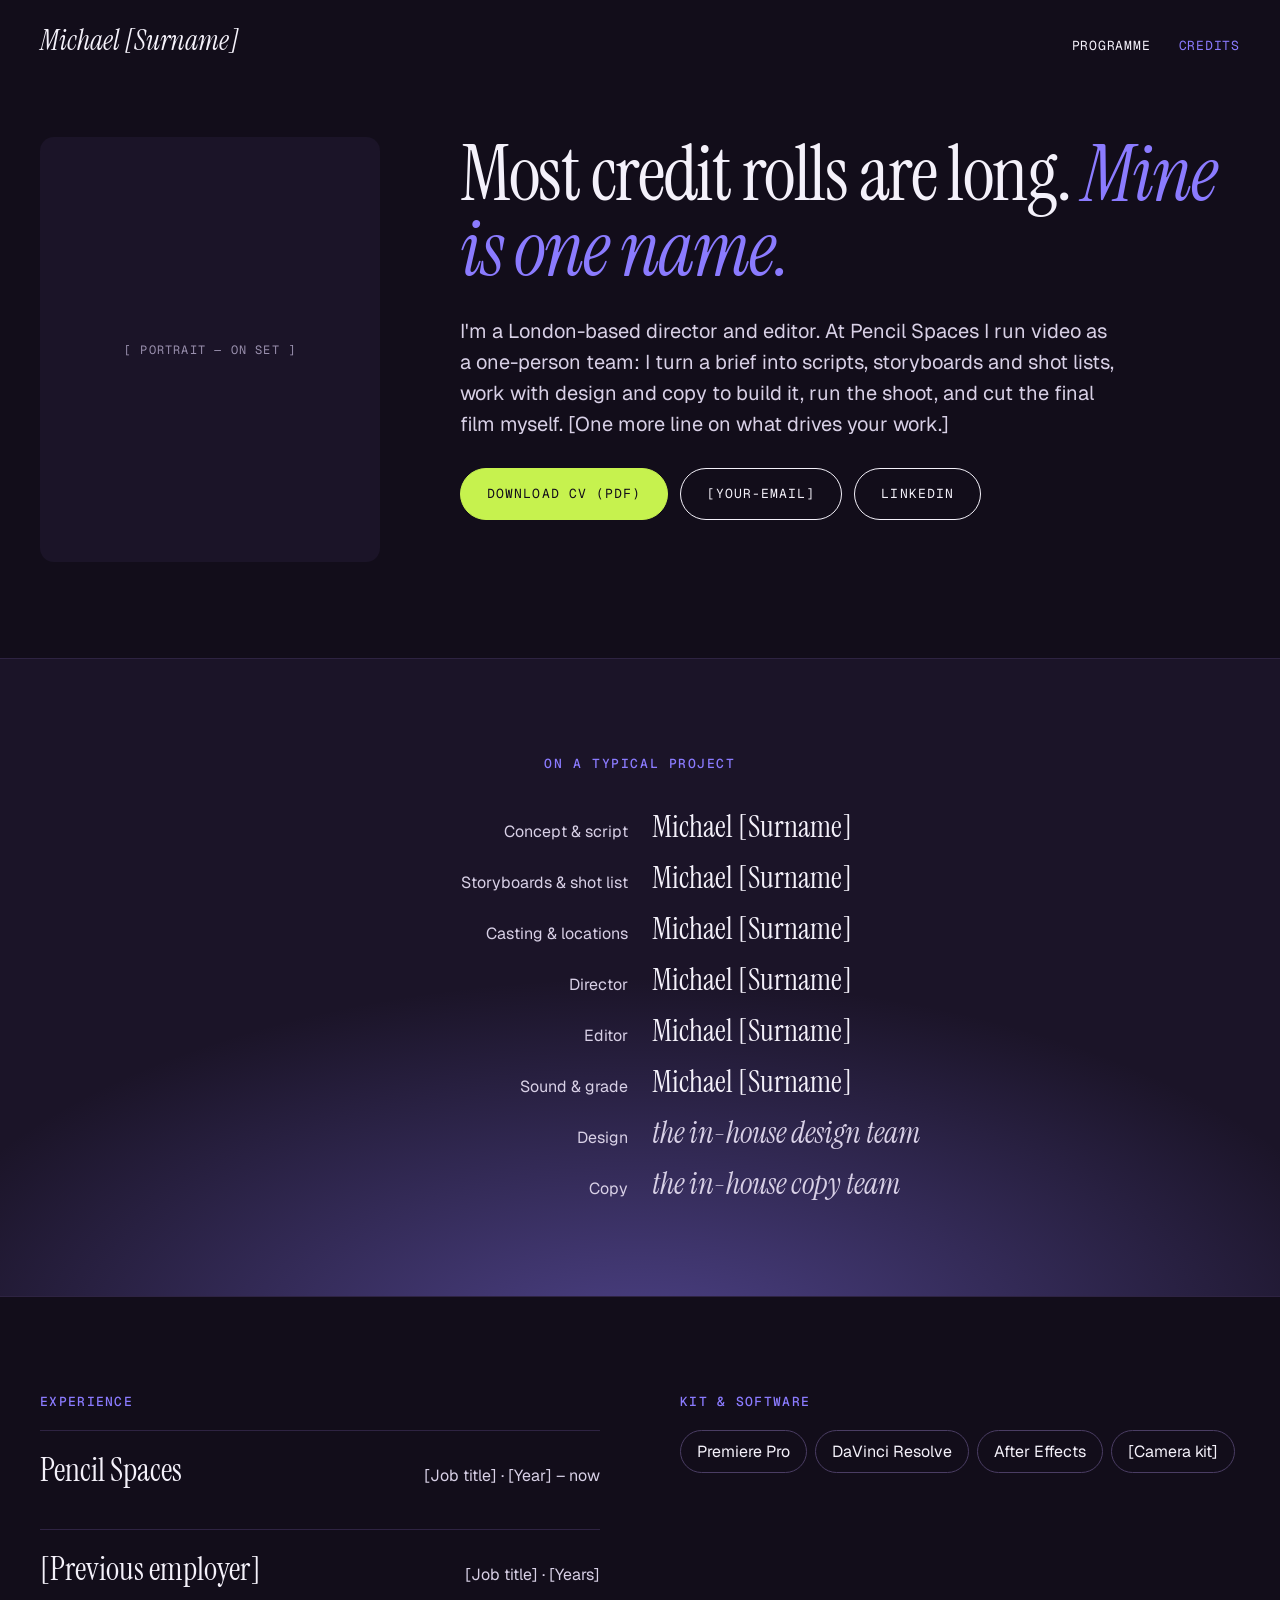
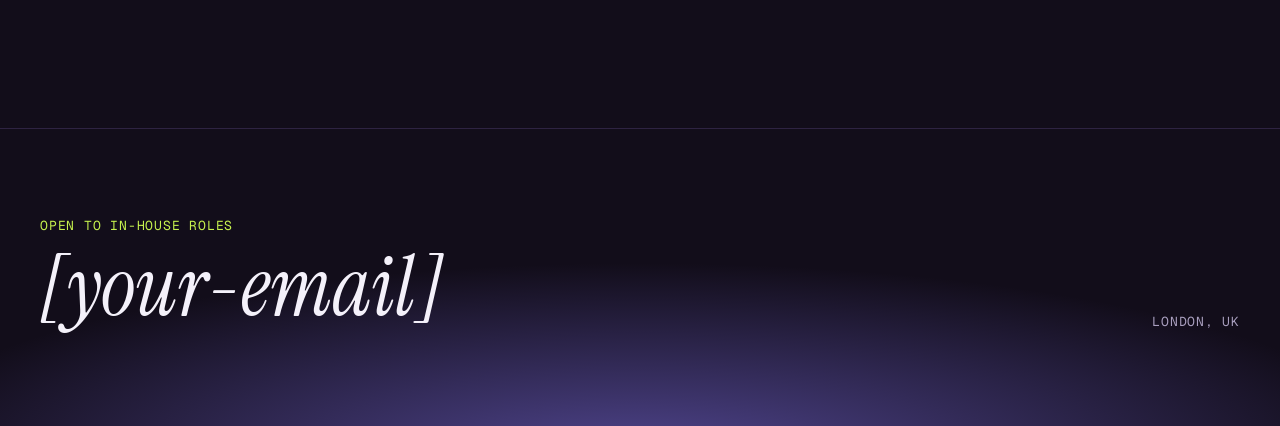
==== about.html @ 5b8f317f "Portfolio site: home, project and about pages Co-Authored-By: Claude Opus 5.5 <noreply@anthropic.com" ====
<!doctype html>
<html lang="en">
<head>
<meta charset="utf-8">
<meta name="viewport" content="width=device-width, initial-scale=1">
<title>Credits — Michael [Surname]</title>
<link rel="preconnect" href="https://fonts.googleapis.com">
<link rel="preconnect" href="https://fonts.gstatic.com" crossorigin>
<link href="https://fonts.googleapis.com/css2?family=Instrument+Serif:ital@0;1&amp;family=Geist:wght@400;500;600&amp;family=Geist+Mono:wght@400;500&amp;display=swap" rel="stylesheet">
<link rel="stylesheet" href="assets/styles.css">
</head>
<body data-page="about">

  <header class="top">
    <a class="brand" href="index.html" data-site="name">Michael [Surname]</a>
    <nav class="nav" aria-label="Main">
      <a href="index.html">Programme</a>
      <a href="about.html" aria-current="page">Credits</a>
    </nav>
  </header>

  <section class="about">
    <div class="portrait" id="portrait"></div>
    <div class="copy">
      <h1>Most credit rolls are long. <em>Mine is one name.</em></h1>
      <p class="bio" id="bio">I'm a London-based director and editor. At Pencil Spaces I run video as a one-person team.</p>
      <div class="actions">
        <a class="btn solid" data-site="cv" href="assets/cv.pdf">Download CV (PDF)</a>
        <a class="btn" data-site="email" href="mailto:[your-email]">[your-email]</a>
        <a class="btn" data-site="linkedin" href="#">LinkedIn</a>
      </div>
    </div>
  </section>

  <section class="roll-band">
    <span class="glow" aria-hidden="true"></span>
    <div class="roll" id="about-roll"></div>
  </section>

  <section class="exp">
    <div id="about-exp"></div>
    <div id="about-tools"></div>
  </section>

  <footer class="footer">
    <span class="glow" aria-hidden="true"></span>
    <div class="footer-in">
      <div style="display:flex;flex-direction:column;gap:12px">
        <span class="mono" style="color:var(--lime)" data-site="availability">Open to in-house roles</span>
        <a class="big" data-site="email" href="mailto:[your-email]">[your-email]</a>
      </div>
      <div class="footer-links">
        <span class="muted" data-site="location">London, UK</span>
      </div>
    </div>
  </footer>

  <script src="assets/content.js"></script>
  <script src="assets/site.js"></script>
  <script>
    // Bio comes from content.js so it only lives in one place.
    document.getElementById("bio").textContent = window.SITE.bio;
  </script>
</body>
</html>
---- assets/styles.css ----
:root {
  --base: #120d1a;
  --base-2: #1b1428;
  --line: #2e2342;
  --text: #f4f1fa;
  --muted: #a99fbf;
  --soft: #d8d0e6;
  --violet: #8b7bff;
  --lime: #c6f24e;
  --serif: "Instrument Serif", Georgia, serif;
  --sans: "Geist", system-ui, sans-serif;
  --mono: "Geist Mono", ui-monospace, monospace;
}

* { box-sizing: border-box; }
html { -webkit-text-size-adjust: 100%; }
body { margin: 0; background: var(--base); color: var(--text); font-family: var(--sans); min-height: 100vh; }
a { color: var(--text); }
a:hover { color: var(--lime); }
img { max-width: 100%; display: block; }
:focus-visible { outline: 2px solid var(--lime); outline-offset: 3px; }

.wrap { max-width: 1440px; margin: 0 auto; padding: 0 40px; }
.mono { font-family: var(--mono); font-size: 13px; letter-spacing: 0.06em; text-transform: uppercase; }
.serif { font-family: var(--serif); font-weight: 400; }
.muted { color: var(--muted); }
.violet { color: var(--violet); }
.lime { color: var(--lime); }

/* header */
.top { display: flex; flex-wrap: wrap; gap: 12px 32px; align-items: baseline; justify-content: space-between; padding: 22px 40px; max-width: 1440px; margin: 0 auto; }
.brand { font-family: var(--serif); font-style: italic; font-size: 28px; text-decoration: none; }
.nav { display: flex; flex-wrap: wrap; gap: 8px 28px; align-items: center; font-family: var(--mono); font-size: 13px; letter-spacing: 0.06em; text-transform: uppercase; }
.nav a { text-decoration: none; }
.nav a[aria-current="page"] { color: var(--violet); }
.pill { display: inline-flex; align-items: center; min-height: 44px; padding: 0 18px; border-radius: 999px; background: var(--lime); color: var(--base); text-decoration: none; font-weight: 500; }
.pill:hover { color: var(--base); filter: brightness(1.08); }
.btn { display: inline-flex; align-items: center; justify-content: center; gap: 10px; min-height: 52px; padding: 0 26px; border-radius: 999px; border: 1px solid var(--text); background: transparent; color: var(--text); text-decoration: none; font-family: var(--mono); font-size: 13px; letter-spacing: 0.08em; text-transform: uppercase; cursor: pointer; }
.btn.solid { background: var(--lime); border-color: var(--lime); color: var(--base); }
.btn:hover { color: var(--text); border-color: var(--lime); }
.btn.solid:hover { color: var(--base); }

/* screen (the film frame, with the violet glow) */
.screen { position: relative; overflow: hidden; width: 100%; aspect-ratio: 16 / 9; max-height: 740px; min-height: 260px; border-radius: 14px; background: #1b1428; }
.screen iframe, .screen video { position: absolute; inset: 0; width: 100%; height: 100%; border: 0; }
.glow { position: absolute; left: -10%; right: -10%; bottom: -62%; height: 118%; border-radius: 50%; background: radial-gradient(closest-side, var(--violet), transparent); opacity: 0.6; pointer-events: none; }
.ph { position: absolute; inset: 0; display: flex; align-items: center; justify-content: center; padding: 24px; text-align: center; font-family: var(--mono); font-size: 12px; letter-spacing: 0.1em; text-transform: uppercase; color: #9a90ae; }
.ph-box { display: flex; align-items: center; justify-content: center; padding: 16px; text-align: center; border-radius: 10px; background: var(--base-2); border: 1px solid var(--line); font-family: var(--mono); font-size: 11px; letter-spacing: 0.1em; text-transform: uppercase; color: #9a90ae; }

/* home */
.stage-wrap { padding: 0 40px; max-width: 1440px; margin: 0 auto; }
.stage-top { position: absolute; top: 28px; left: 32px; right: 32px; display: flex; justify-content: space-between; gap: 16px; font-family: var(--mono); font-size: 12px; letter-spacing: 0.08em; text-transform: uppercase; color: var(--soft); z-index: 2; }
.stage-caption { position: absolute; left: 0; right: 0; bottom: 0; padding: 96px 40px 40px; display: flex; flex-wrap: wrap; gap: 20px 40px; align-items: flex-end; justify-content: space-between; background: linear-gradient(to top, rgba(18,13,26,.88), rgba(18,13,26,0)); z-index: 2; pointer-events: none; }
.stage-caption > * { pointer-events: auto; }
.stage-title { font-family: var(--serif); font-style: italic; font-weight: 400; font-size: clamp(56px, 9vw, 136px); line-height: .92; letter-spacing: -.02em; margin: 6px 0 0; }
.dot { width: 8px; height: 8px; border-radius: 50%; background: var(--lime); display: inline-block; }
.chapters { display: grid; grid-template-columns: repeat(auto-fit, minmax(min(150px, 100%), 1fr)); gap: 0 6px; padding-top: 10px; }
.chapter { display: flex; flex-direction: column; gap: 6px; text-align: left; padding: 14px 4px; min-height: 72px; background: transparent; border: 0; border-top: 4px solid var(--line); color: var(--muted); cursor: pointer; font-family: var(--mono); font-size: 12px; letter-spacing: .06em; }
.chapter[aria-pressed="true"] { border-top-color: var(--lime); color: var(--lime); }
.chapter span.t { font-family: var(--sans); font-size: 15px; letter-spacing: 0; text-transform: none; color: var(--text); }

.intro { padding: 120px 0 40px; }
.intro h1 { margin: 0; max-width: 1180px; font-family: var(--serif); font-weight: 400; font-size: clamp(36px, 5vw, 72px); line-height: 1.05; letter-spacing: -.015em; text-wrap: pretty; }
.intro em { color: var(--violet); }
.intro em.l { color: var(--lime); }

.programme { padding: 80px 0 120px; display: flex; flex-direction: column; gap: 8px; }
.prog-head { display: flex; flex-wrap: wrap; gap: 16px 32px; align-items: flex-end; justify-content: space-between; padding-bottom: 20px; border-bottom: 2px solid var(--violet); }
.prog-head h2 { margin: 0; font-family: var(--mono); font-weight: 500; font-size: 13px; letter-spacing: .1em; text-transform: uppercase; color: var(--violet); }
.filters { display: flex; flex-wrap: wrap; gap: 8px; }
.filter { min-height: 44px; padding: 0 18px; border-radius: 999px; cursor: pointer; font-family: var(--mono); font-size: 13px; letter-spacing: .06em; text-transform: uppercase; background: transparent; color: var(--text); border: 1px solid #4a3d63; }
.filter[aria-pressed="true"] { background: var(--violet); border-color: var(--violet); color: var(--base); }
.row { display: flex; flex-wrap: wrap; gap: 8px 32px; align-items: baseline; padding: 22px 0; border-bottom: 1px solid #2e2342; text-decoration: none; color: var(--text); }
.row:hover .row-title { color: var(--lime); }
.row .n { flex: 0 0 44px; font-family: var(--mono); font-size: 13px; color: var(--violet); }
.row .row-title { flex: 999 1 320px; min-width: 0; font-family: var(--serif); font-size: clamp(32px, 4vw, 56px); line-height: 1; }
.row .meta { flex: 1 1 220px; font-size: 16px; color: var(--muted); }
.row .roles { flex: 1 1 200px; font-family: var(--mono); font-size: 12px; letter-spacing: .06em; text-transform: uppercase; }

.footer { position: relative; overflow: hidden; border-top: 1px solid var(--line); }
.footer .glow { bottom: -75%; height: 130%; opacity: .5; }
.footer-in { position: relative; padding: 88px 40px 96px; display: flex; flex-wrap: wrap; gap: 32px 64px; align-items: flex-end; justify-content: space-between; max-width: 1440px; margin: 0 auto; }
.footer .big { font-family: var(--serif); font-style: italic; font-size: clamp(40px, 6.5vw, 96px); line-height: 1; text-decoration: none; overflow-wrap: anywhere; }
.footer-links { display: flex; flex-wrap: wrap; gap: 12px 28px; font-family: var(--mono); font-size: 13px; letter-spacing: .06em; text-transform: uppercase; }
.footer-links a { text-decoration: none; }

/* project */
.title-card { padding: 72px 40px 56px; display: flex; flex-direction: column; align-items: center; gap: 20px; text-align: center; max-width: 1440px; margin: 0 auto; }
.title-card h1 { margin: 0; font-family: var(--serif); font-style: italic; font-weight: 400; font-size: clamp(88px, 17vw, 264px); line-height: .86; letter-spacing: -.03em; }
.title-card p { margin: 0; max-width: 640px; font-size: 20px; line-height: 1.5; color: var(--soft); }
.commentary { padding: 120px 40px 40px; max-width: 1440px; margin: 0 auto; display: flex; flex-direction: column; gap: 56px; }
.commentary-head { display: flex; flex-wrap: wrap; gap: 24px 64px; align-items: flex-end; justify-content: space-between; padding-bottom: 28px; border-bottom: 2px solid var(--violet); }
.commentary-head h2 { margin: 0; font-family: var(--serif); font-weight: 400; font-size: clamp(40px, 5vw, 68px); line-height: 1; letter-spacing: -.015em; }
.commentary-head h2 em { color: var(--violet); }
.commentary-head p { margin: 12px 0 0; font-size: 18px; line-height: 1.5; color: var(--soft); max-width: 720px; }
.track { display: flex; padding: 4px; border-radius: 999px; border: 1px solid #4a3d63; background: var(--base-2); }
.track button { min-height: 48px; padding: 0 24px; border: 0; border-radius: 999px; cursor: pointer; background: transparent; color: var(--text); font-family: var(--mono); font-size: 13px; font-weight: 500; letter-spacing: .08em; text-transform: uppercase; }
.track button[aria-pressed="true"] { background: var(--lime); color: var(--base); }
.chap { display: flex; flex-wrap: wrap; gap: 28px 64px; padding-bottom: 56px; border-bottom: 1px solid var(--line); }
.chap-side { flex: 0 0 200px; display: flex; flex-direction: column; gap: 8px; }
.chap-side .tc { font-family: var(--mono); font-size: 13px; color: var(--violet); }
.chap-side h3 { margin: 0; font-family: var(--serif); font-weight: 400; font-size: 44px; line-height: 1; }
.chap-main { flex: 999 1 560px; min-width: 0; display: flex; flex-direction: column; gap: 24px; }
.frames { display: grid; grid-template-columns: repeat(auto-fit, minmax(min(220px, 100%), 1fr)); gap: 12px; }
.frames .ph-box { aspect-ratio: 4 / 3; }
.note { display: flex; flex-wrap: wrap; gap: 8px 20px; align-items: baseline; max-width: 860px; }
.speaker { font-family: var(--mono); font-size: 12px; font-weight: 500; letter-spacing: .1em; text-transform: uppercase; color: var(--base); background: var(--lime); padding: 4px 10px; border-radius: 999px; }
.note p { flex: 999 1 420px; margin: 0; font-size: 22px; line-height: 1.45; color: var(--lime); text-wrap: pretty; }
.credits { padding: 72px 40px 120px; max-width: 1440px; margin: 0 auto; display: flex; flex-direction: column; align-items: center; gap: 28px; text-align: center; }
.credits dl { margin: 0; display: flex; flex-direction: column; gap: 22px; }
.credits dt { font-size: 14px; color: var(--muted); }
.credits dd { margin: 4px 0 0; font-family: var(--serif); font-size: 32px; }
.next { display: block; position: relative; overflow: hidden; text-decoration: none; border-top: 1px solid var(--line); background: var(--base-2); }
.next .glow { bottom: -90%; height: 150%; opacity: .5; }
.next-in { position: relative; max-width: 1440px; margin: 0 auto; padding: 64px 40px; display: flex; flex-wrap: wrap; gap: 12px 40px; align-items: baseline; justify-content: space-between; }
.next-in .mono { color: var(--lime); }
.next-in .big { font-family: var(--serif); font-style: italic; font-size: clamp(40px, 6vw, 88px); line-height: 1; }

/* about */
.about { display: flex; flex-wrap: wrap; gap: 48px 80px; align-items: flex-start; padding: 56px 40px 96px; max-width: 1440px; margin: 0 auto; }
.about .portrait { position: relative; overflow: hidden; flex: 1 1 340px; max-width: 460px; aspect-ratio: 4 / 5; border-radius: 14px; background: var(--base-2); display: flex; align-items: center; justify-content: center; }
.about .portrait img { position: absolute; inset: 0; width: 100%; height: 100%; object-fit: cover; }
.about .copy { flex: 999 1 520px; min-width: 0; display: flex; flex-direction: column; gap: 28px; }
.about h1 { margin: 0; font-family: var(--serif); font-weight: 400; font-size: clamp(44px, 6vw, 92px); line-height: .98; letter-spacing: -.02em; text-wrap: pretty; }
.about h1 em { color: var(--violet); }
.about .bio { margin: 0; max-width: 660px; font-size: 20px; line-height: 1.55; color: var(--soft); }
.about .actions { display: flex; flex-wrap: wrap; gap: 12px; }
.exp { padding: 96px 40px 120px; max-width: 1440px; margin: 0 auto; display: flex; flex-wrap: wrap; gap: 40px 80px; }
.exp > div { flex: 1 1 420px; display: flex; flex-direction: column; gap: 20px; }
.exp h2 { margin: 0; font-family: var(--mono); font-weight: 500; font-size: 13px; letter-spacing: .1em; text-transform: uppercase; color: var(--violet); }
.exp .job { display: flex; flex-wrap: wrap; gap: 4px 24px; align-items: baseline; justify-content: space-between; padding: 18px 0; border-top: 1px solid var(--line); }
.exp .job .o { font-family: var(--serif); font-size: 32px; }
.exp .job .y { font-size: 16px; color: var(--soft); }
.tools { display: flex; flex-wrap: wrap; gap: 8px; }
.tools span { padding: 10px 16px; border-radius: 999px; border: 1px solid #4a3d63; font-size: 16px; }
.roll-band { position: relative; overflow: hidden; border-top: 1px solid var(--line); border-bottom: 1px solid var(--line); background: var(--base-2); }
.roll-band .glow { bottom: -70%; height: 120%; opacity: .45; }
.roll { position: relative; max-width: 900px; margin: 0 auto; padding: 96px 40px; display: flex; flex-direction: column; gap: 18px; }
.roll h2 { margin: 0 0 20px; text-align: center; font-family: var(--mono); font-weight: 500; font-size: 13px; letter-spacing: .12em; text-transform: uppercase; color: var(--violet); }
.roll-row { display: grid; grid-template-columns: minmax(0, 1fr) minmax(0, 1fr); gap: 24px; align-items: baseline; }
.roll-row .j { text-align: right; font-size: 16px; color: var(--soft); }
.roll-row .n { font-family: var(--serif); font-size: 30px; line-height: 1.1; }
.roll-row .n.other { font-style: italic; color: var(--soft); }

.empty { padding: 160px 40px; text-align: center; }

/* small screens */
@media (max-width: 720px) {
  .wrap, .top, .stage-wrap, .intro, .title-card, .commentary, .credits, .about, .exp, .footer-in, .next-in { padding-left: 16px; padding-right: 16px; }
  .top { padding-top: 16px; padding-bottom: 16px; }
  .stage-caption { padding: 72px 16px 20px; }
  .stage-top { left: 16px; right: 16px; top: 16px; }
  .intro { padding-top: 64px; }
  .commentary { padding-top: 72px; }
  .roll { padding: 64px 16px; }
  .roll-row { grid-template-columns: 1fr; gap: 4px; }
  .roll-row .j { text-align: left; }
  .chap-side { flex-basis: 100%; }
  .row .n { display: none; }
  .btn { width: 100%; }
}
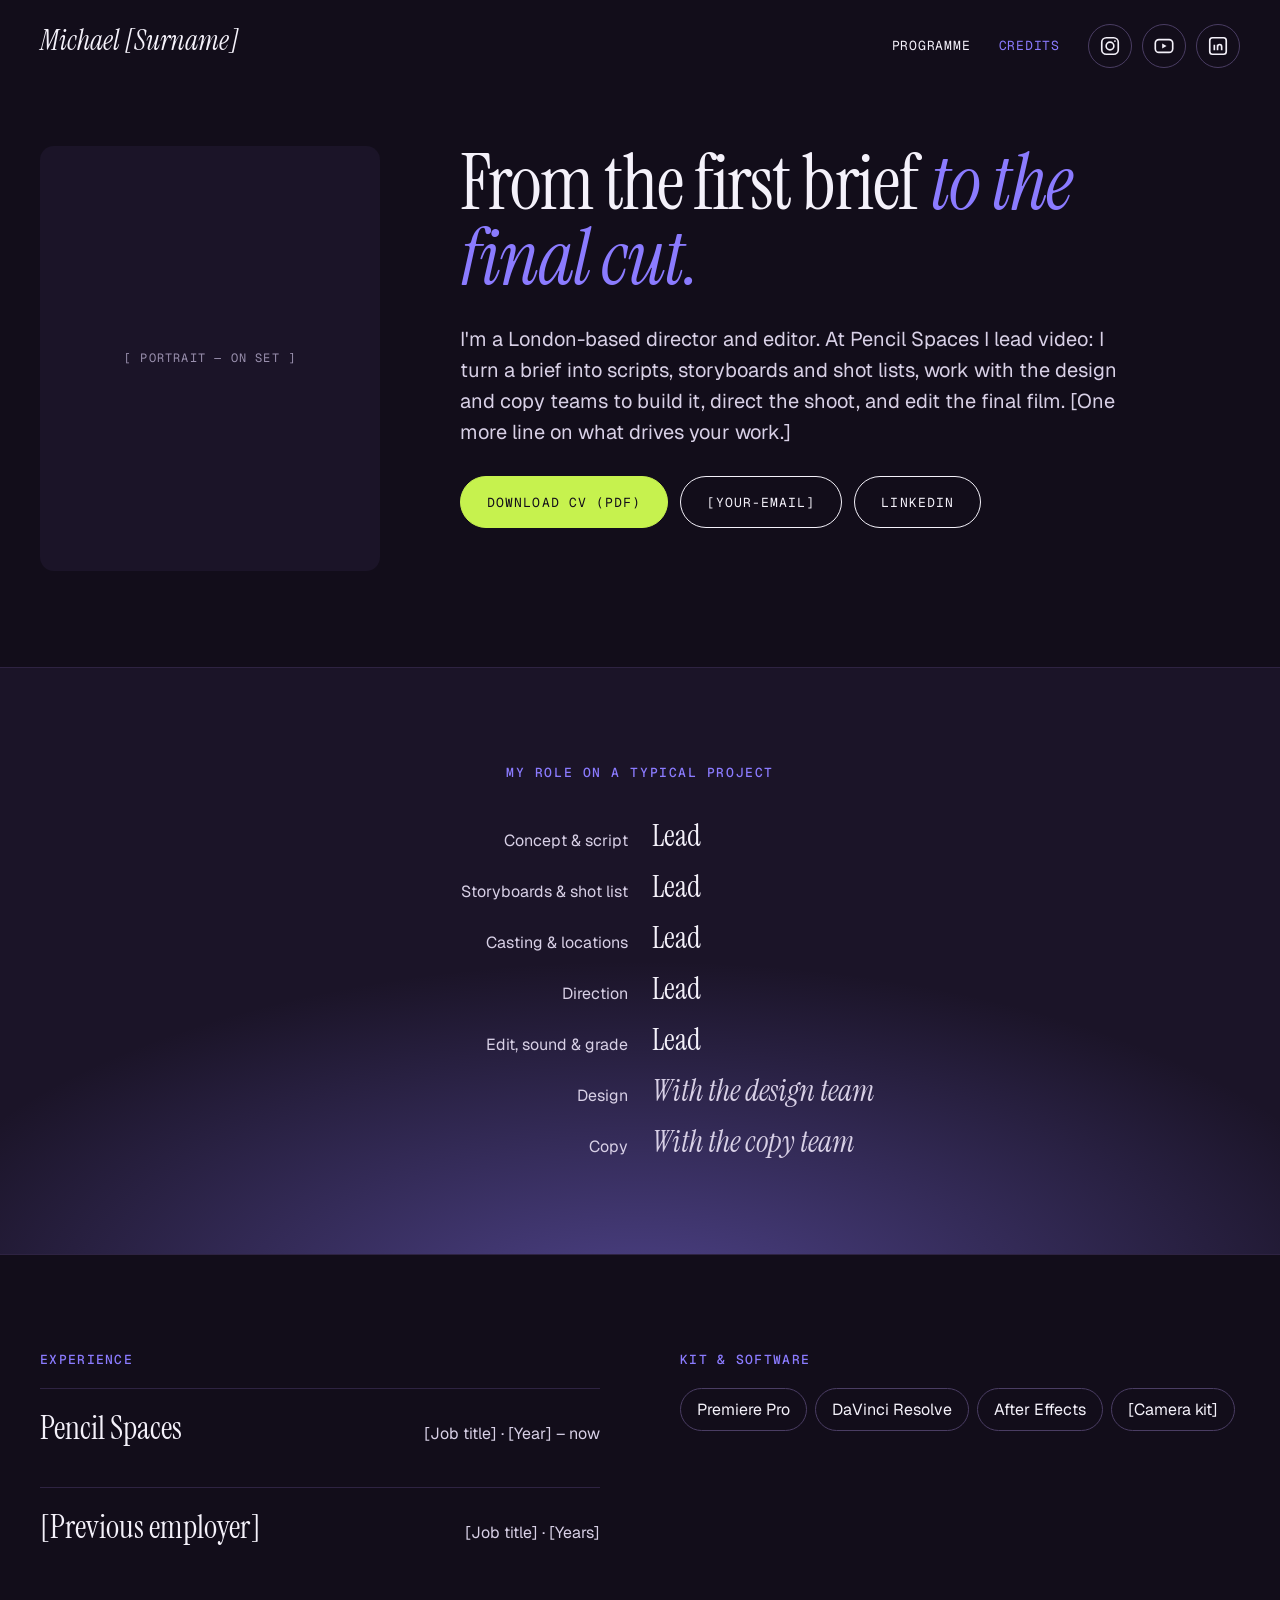
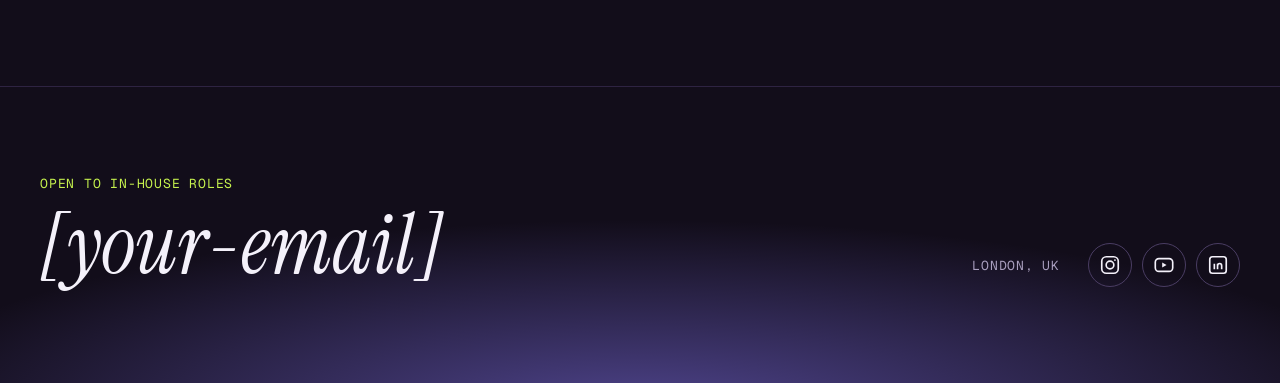
==== commit db3c3673: "Staging: social icons in header and footer, remove one-person wording Co-Authored-By: Claude Opus 5." ====
--- a/about.html
+++ b/about.html
@@ -16,14 +16,15 @@
     <nav class="nav" aria-label="Main">
       <a href="index.html">Programme</a>
       <a href="about.html" aria-current="page">Credits</a>
+      <div class="socials" data-socials></div>
     </nav>
   </header>
 
   <section class="about">
     <div class="portrait" id="portrait"></div>
     <div class="copy">
-      <h1>Most credit rolls are long. <em>Mine is one name.</em></h1>
-      <p class="bio" id="bio">I'm a London-based director and editor. At Pencil Spaces I run video as a one-person team.</p>
+      <h1>From the first brief <em>to the final cut.</em></h1>
+      <p class="bio" id="bio">I'm a London-based director and editor.</p>
       <div class="actions">
         <a class="btn solid" data-site="cv" href="assets/cv.pdf">Download CV (PDF)</a>
         <a class="btn" data-site="email" href="mailto:[your-email]">[your-email]</a>
@@ -49,8 +50,9 @@
         <span class="mono" style="color:var(--lime)" data-site="availability">Open to in-house roles</span>
         <a class="big" data-site="email" href="mailto:[your-email]">[your-email]</a>
       </div>
-      <div class="footer-links">
+      <div class="footer-links" style="align-items:center">
         <span class="muted" data-site="location">London, UK</span>
+        <div class="socials" data-socials></div>
       </div>
     </div>
   </footer>
--- a/assets/styles.css
+++ b/assets/styles.css
@@ -83,6 +83,9 @@
 .footer .big { font-family: var(--serif); font-style: italic; font-size: clamp(40px, 6.5vw, 96px); line-height: 1; text-decoration: none; overflow-wrap: anywhere; }
 .footer-links { display: flex; flex-wrap: wrap; gap: 12px 28px; font-family: var(--mono); font-size: 13px; letter-spacing: .06em; text-transform: uppercase; }
 .footer-links a { text-decoration: none; }
+.socials { display: flex; gap: 10px; align-items: center; }
+.social { display: inline-flex; align-items: center; justify-content: center; width: 44px; height: 44px; border-radius: 999px; border: 1px solid #4a3d63; color: var(--text); text-decoration: none; }
+.social:hover { color: var(--base); background: var(--lime); border-color: var(--lime); }
 
 /* project */
 .title-card { padding: 72px 40px 56px; display: flex; flex-direction: column; align-items: center; gap: 20px; text-align: center; max-width: 1440px; margin: 0 auto; }
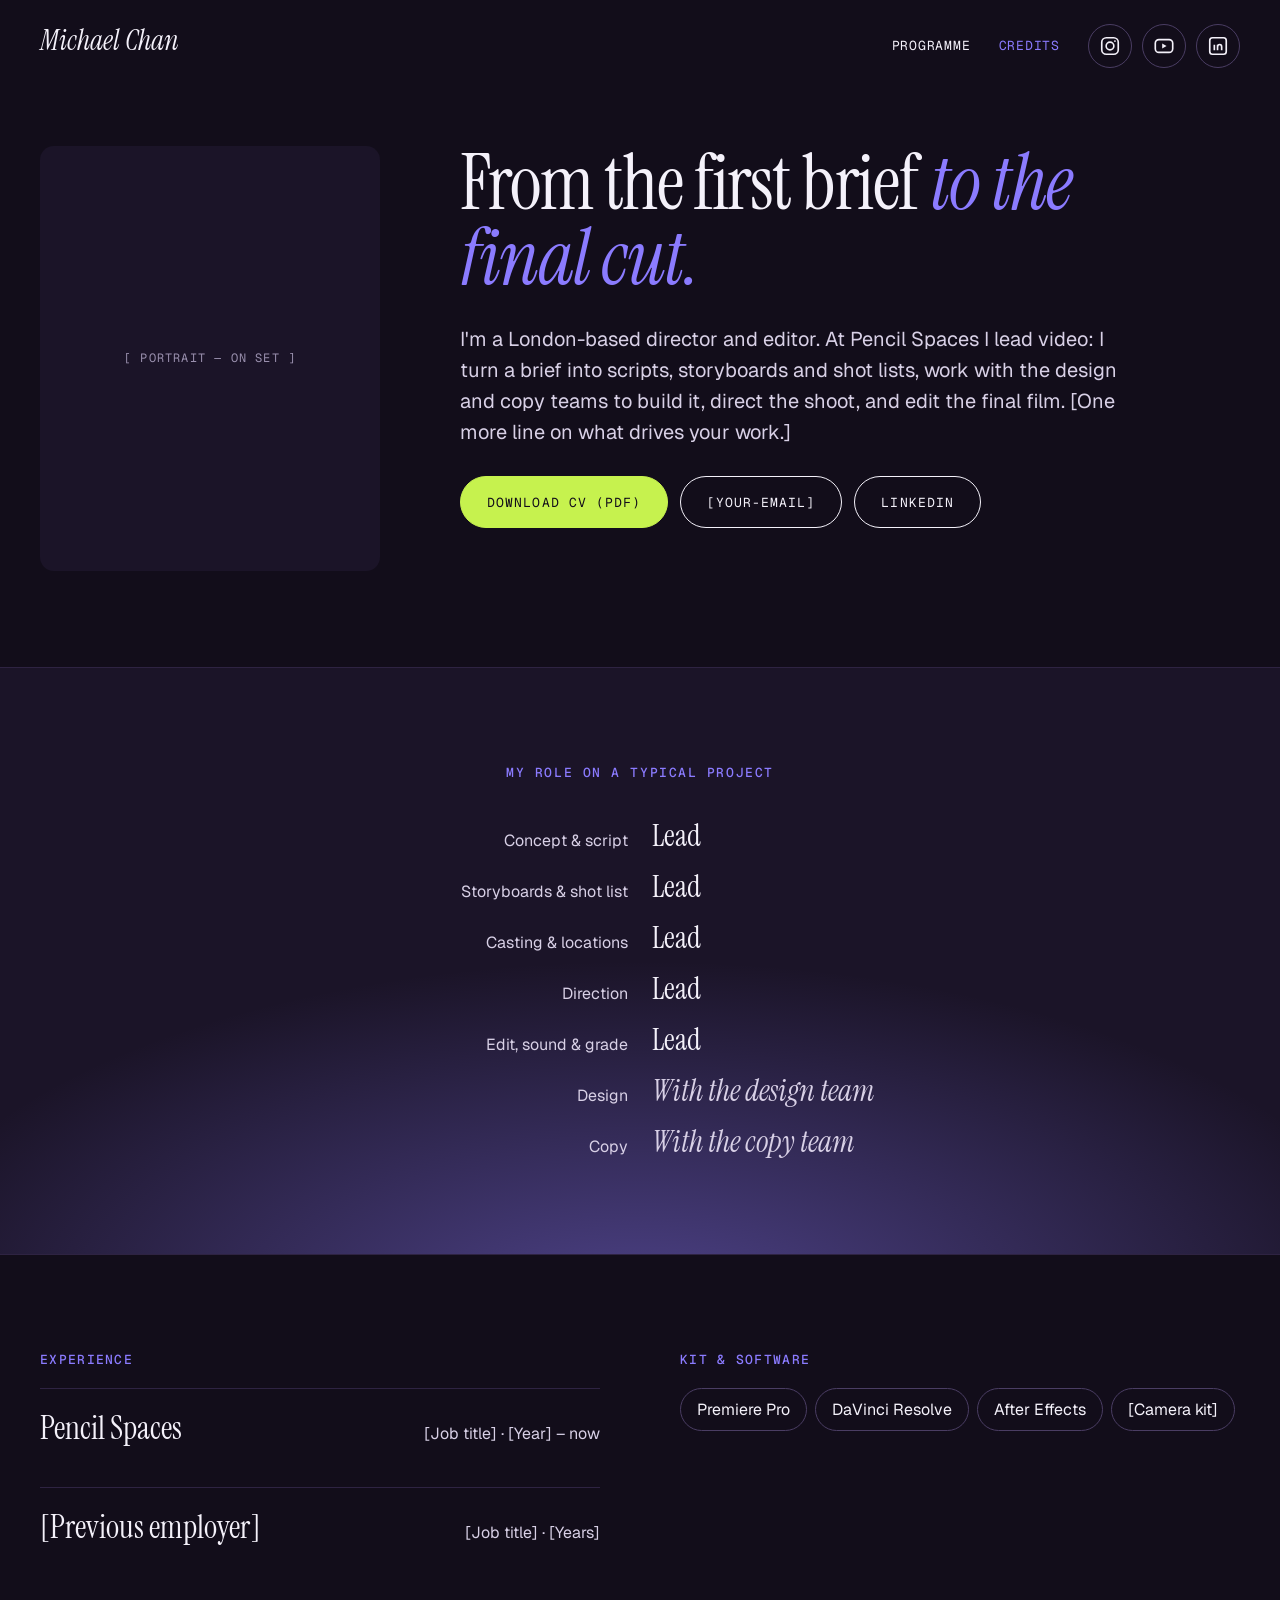
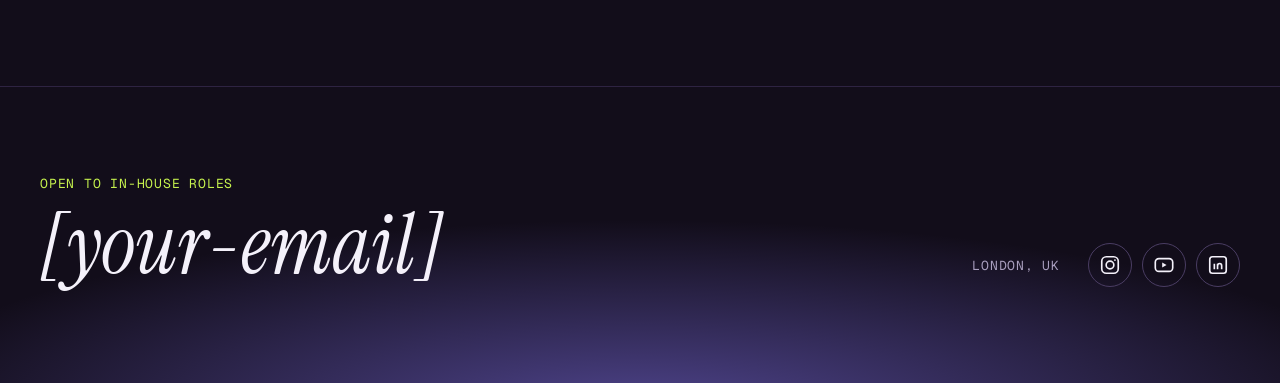
==== commit 0b4336df: "Staging: set name to Michael Chan Co-Authored-By: Claude Opus 5.5 <noreply@anthropic.com> Claude-Ses" ====
--- a/about.html
+++ b/about.html
@@ -3,7 +3,7 @@
 <head>
 <meta charset="utf-8">
 <meta name="viewport" content="width=device-width, initial-scale=1">
-<title>Credits — Michael [Surname]</title>
+<title>Credits — Michael Chan</title>
 <link rel="preconnect" href="https://fonts.googleapis.com">
 <link rel="preconnect" href="https://fonts.gstatic.com" crossorigin>
 <link href="https://fonts.googleapis.com/css2?family=Instrument+Serif:ital@0;1&amp;family=Geist:wght@400;500;600&amp;family=Geist+Mono:wght@400;500&amp;display=swap" rel="stylesheet">
@@ -12,7 +12,7 @@
 <body data-page="about">
 
   <header class="top">
-    <a class="brand" href="index.html" data-site="name">Michael [Surname]</a>
+    <a class="brand" href="index.html" data-site="name">Michael Chan</a>
     <nav class="nav" aria-label="Main">
       <a href="index.html">Programme</a>
       <a href="about.html" aria-current="page">Credits</a>
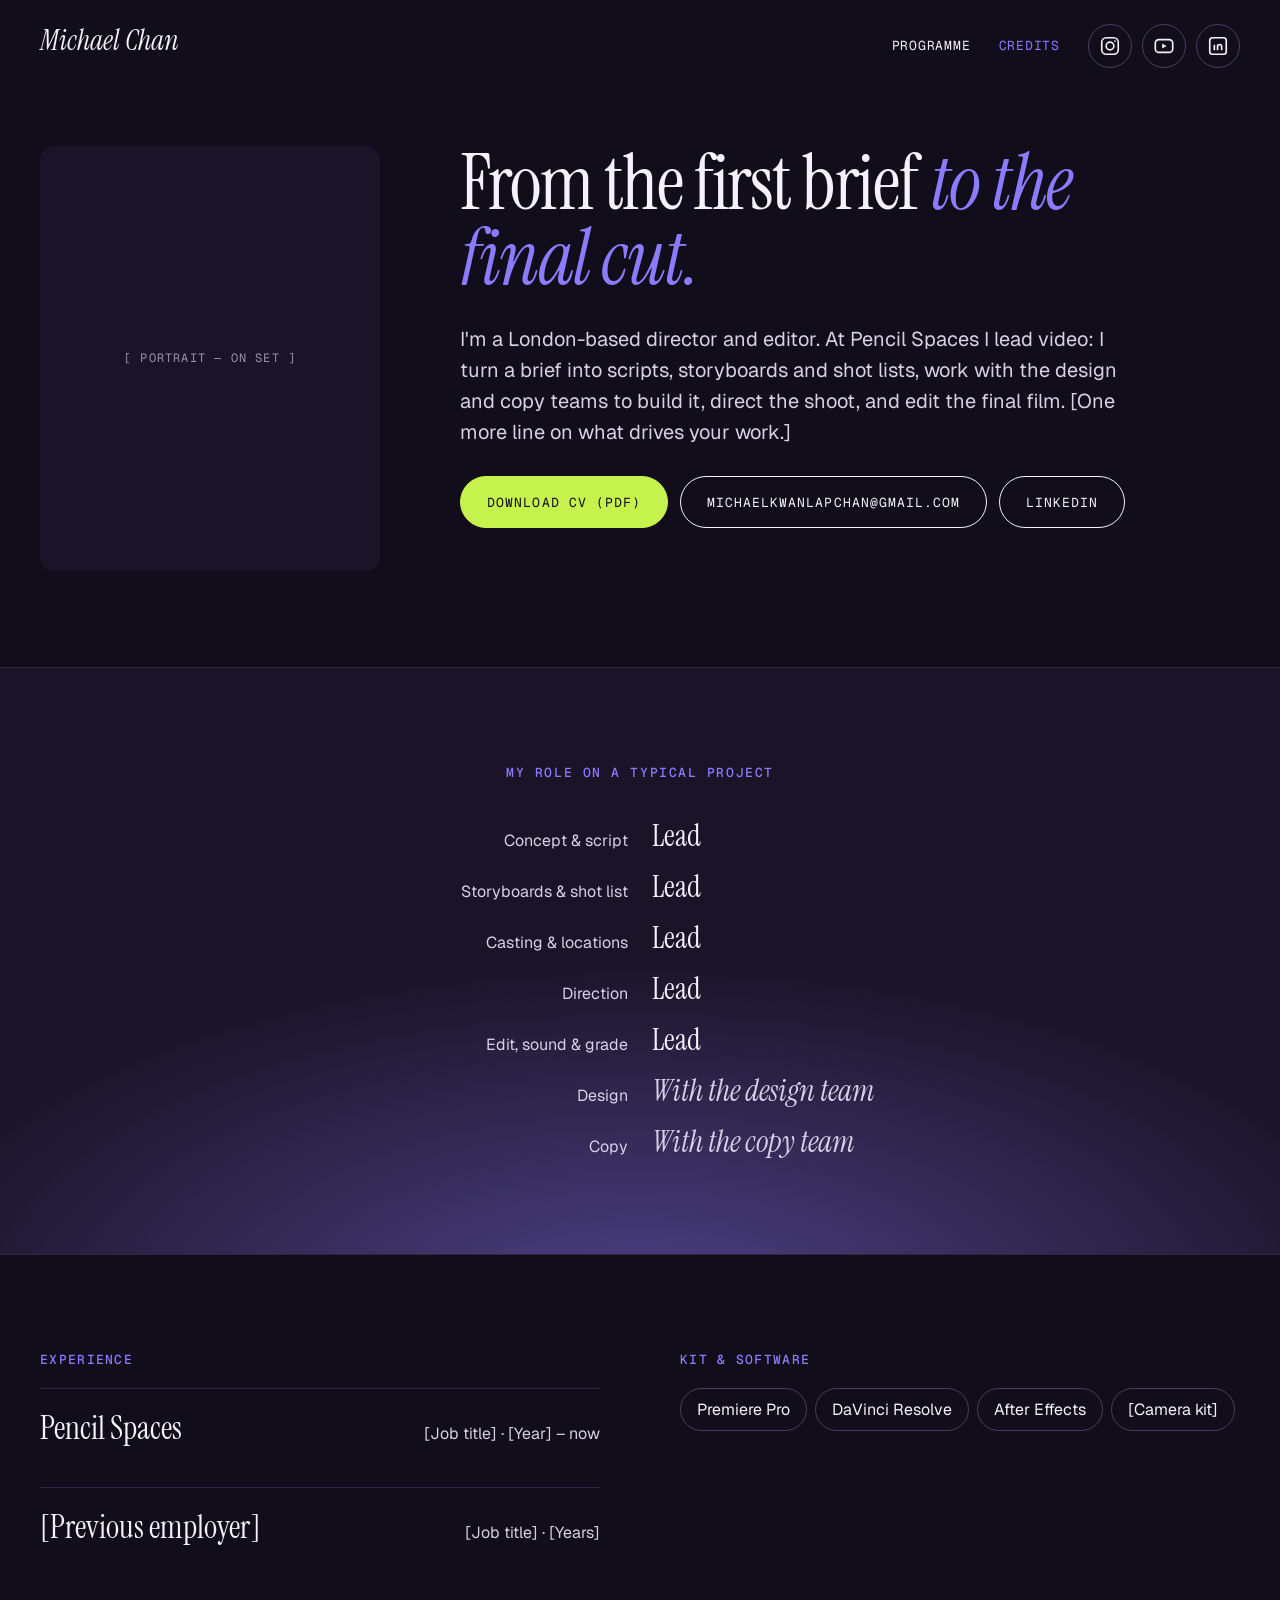
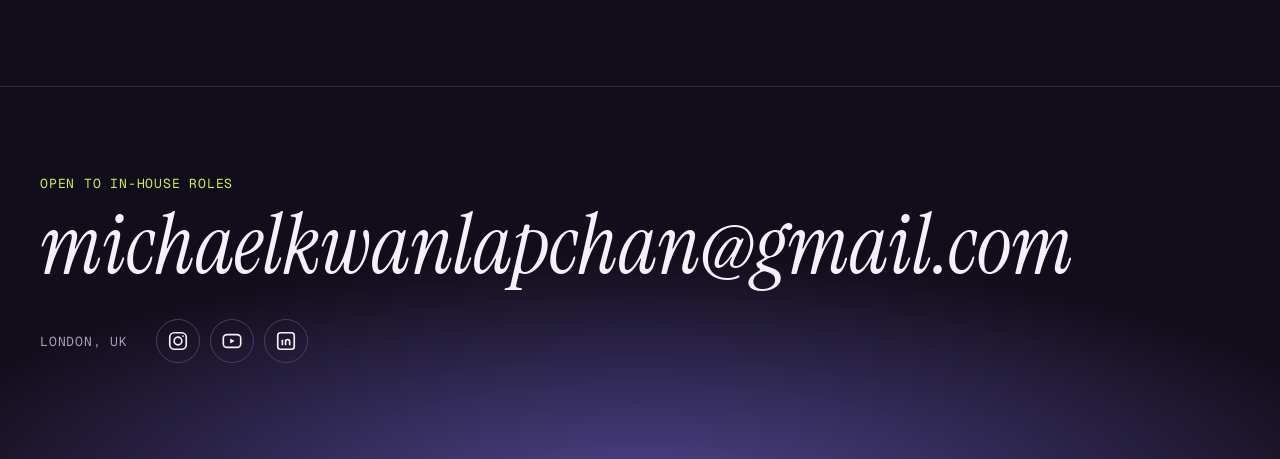
==== commit e38d5800: "Staging: add contact email Co-Authored-By: Claude Opus 5.5 <noreply@anthropic.com> Claude-Session: h" ====
--- a/about.html
+++ b/about.html
@@ -27,7 +27,7 @@
       <p class="bio" id="bio">I'm a London-based director and editor.</p>
       <div class="actions">
         <a class="btn solid" data-site="cv" href="assets/cv.pdf">Download CV (PDF)</a>
-        <a class="btn" data-site="email" href="mailto:[your-email]">[your-email]</a>
+        <a class="btn" data-site="email" href="mailto:michaelkwanlapchan@gmail.com">michaelkwanlapchan@gmail.com</a>
         <a class="btn" data-site="linkedin" href="#">LinkedIn</a>
       </div>
     </div>
@@ -48,7 +48,7 @@
     <div class="footer-in">
       <div style="display:flex;flex-direction:column;gap:12px">
         <span class="mono" style="color:var(--lime)" data-site="availability">Open to in-house roles</span>
-        <a class="big" data-site="email" href="mailto:[your-email]">[your-email]</a>
+        <a class="big" data-site="email" href="mailto:michaelkwanlapchan@gmail.com">michaelkwanlapchan@gmail.com</a>
       </div>
       <div class="footer-links" style="align-items:center">
         <span class="muted" data-site="location">London, UK</span>
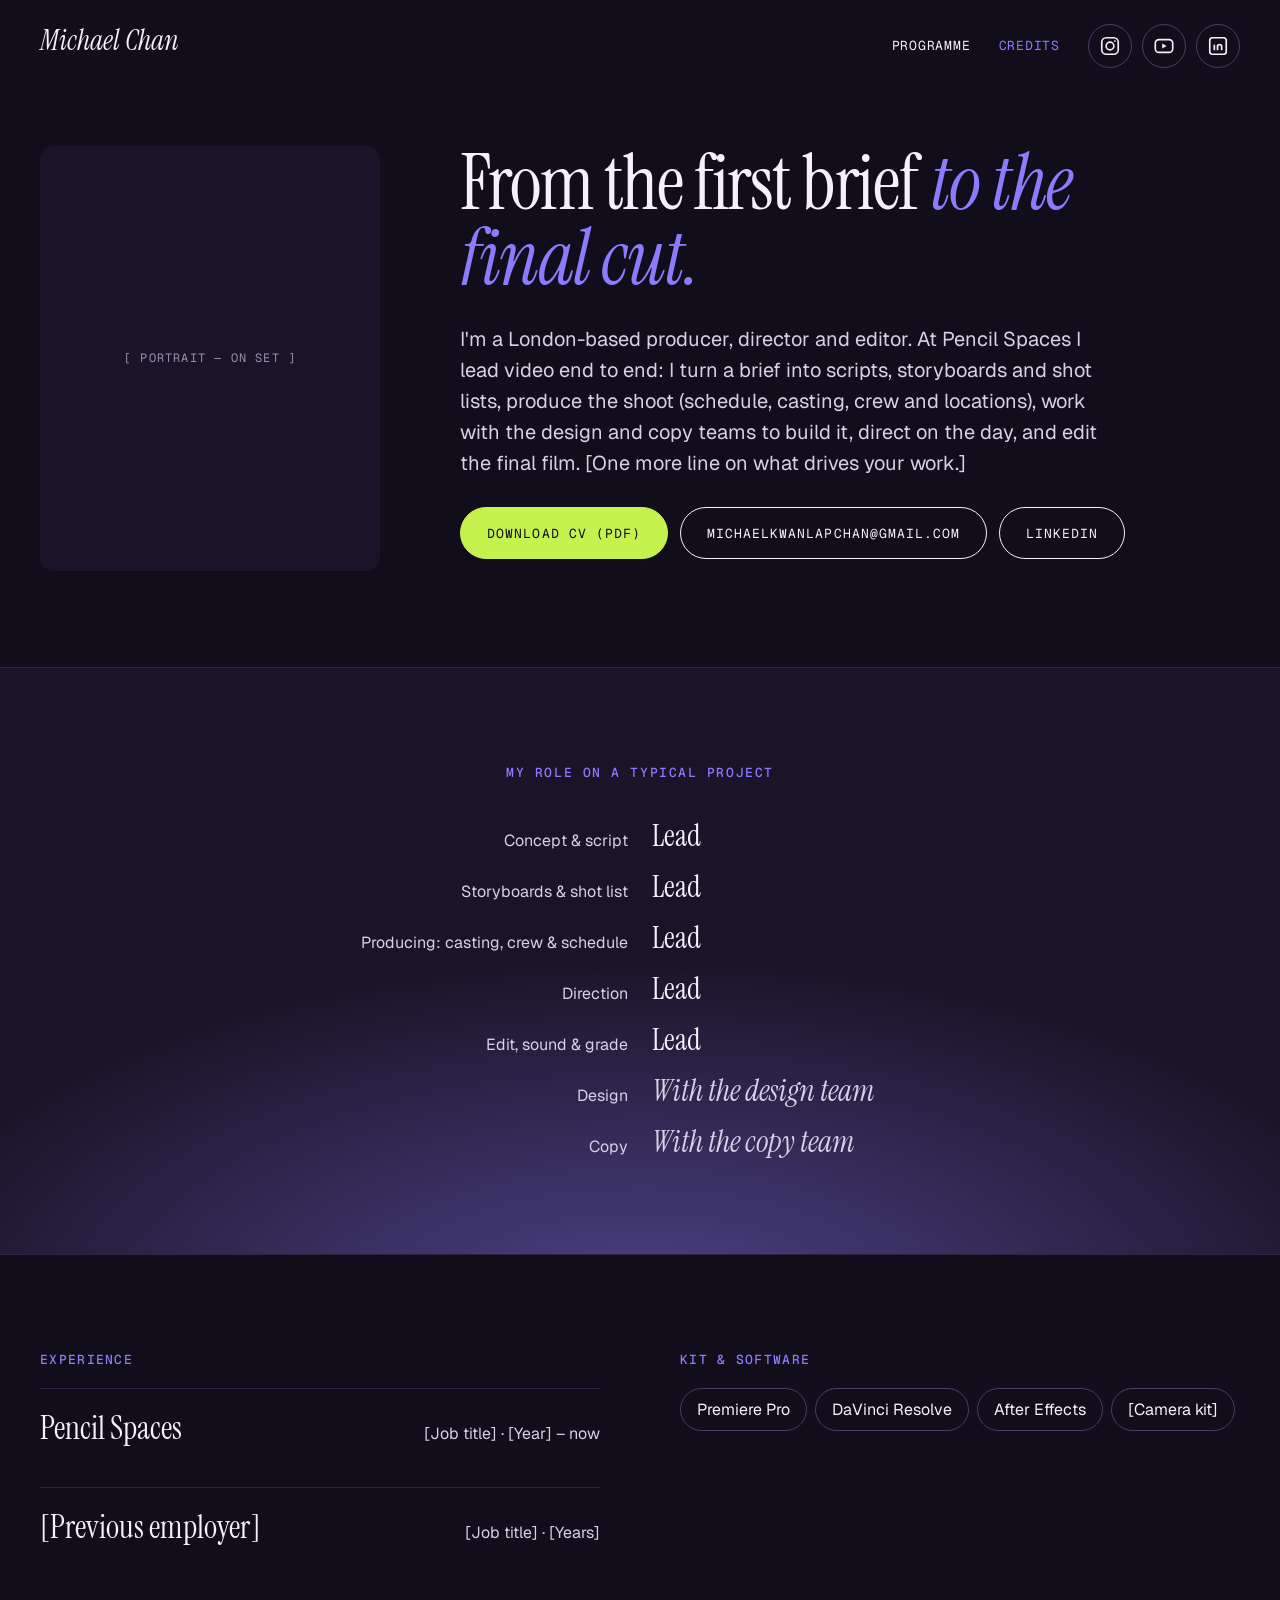
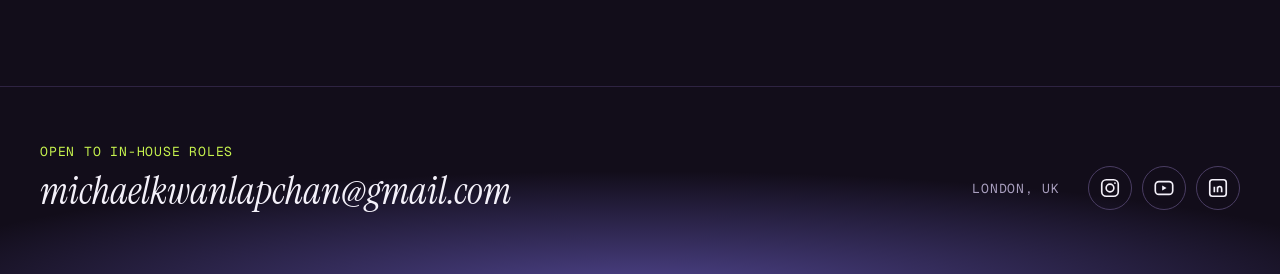
==== commit 90b21c55: "Staging: add producer role across the site Co-Authored-By: Claude Opus 5.5 <noreply@anthropic.com> C" ====
--- a/about.html
+++ b/about.html
@@ -24,7 +24,7 @@
     <div class="portrait" id="portrait"></div>
     <div class="copy">
       <h1>From the first brief <em>to the final cut.</em></h1>
-      <p class="bio" id="bio">I'm a London-based director and editor.</p>
+      <p class="bio" id="bio">I'm a London-based producer, director and editor.</p>
       <div class="actions">
         <a class="btn solid" data-site="cv" href="assets/cv.pdf">Download CV (PDF)</a>
         <a class="btn" data-site="email" href="mailto:michaelkwanlapchan@gmail.com">michaelkwanlapchan@gmail.com</a>
--- a/assets/styles.css
+++ b/assets/styles.css
@@ -79,8 +79,8 @@
 
 .footer { position: relative; overflow: hidden; border-top: 1px solid var(--line); }
 .footer .glow { bottom: -75%; height: 130%; opacity: .5; }
-.footer-in { position: relative; padding: 88px 40px 96px; display: flex; flex-wrap: wrap; gap: 32px 64px; align-items: flex-end; justify-content: space-between; max-width: 1440px; margin: 0 auto; }
-.footer .big { font-family: var(--serif); font-style: italic; font-size: clamp(40px, 6.5vw, 96px); line-height: 1; text-decoration: none; overflow-wrap: anywhere; }
+.footer-in { position: relative; padding: 56px 40px 64px; display: flex; flex-wrap: wrap; gap: 32px 64px; align-items: flex-end; justify-content: space-between; max-width: 1440px; margin: 0 auto; }
+.footer .big { font-family: var(--serif); font-style: italic; font-size: clamp(26px, 3vw, 40px); line-height: 1; text-decoration: none; overflow-wrap: anywhere; }
 .footer-links { display: flex; flex-wrap: wrap; gap: 12px 28px; font-family: var(--mono); font-size: 13px; letter-spacing: .06em; text-transform: uppercase; }
 .footer-links a { text-decoration: none; }
 .socials { display: flex; gap: 10px; align-items: center; }
